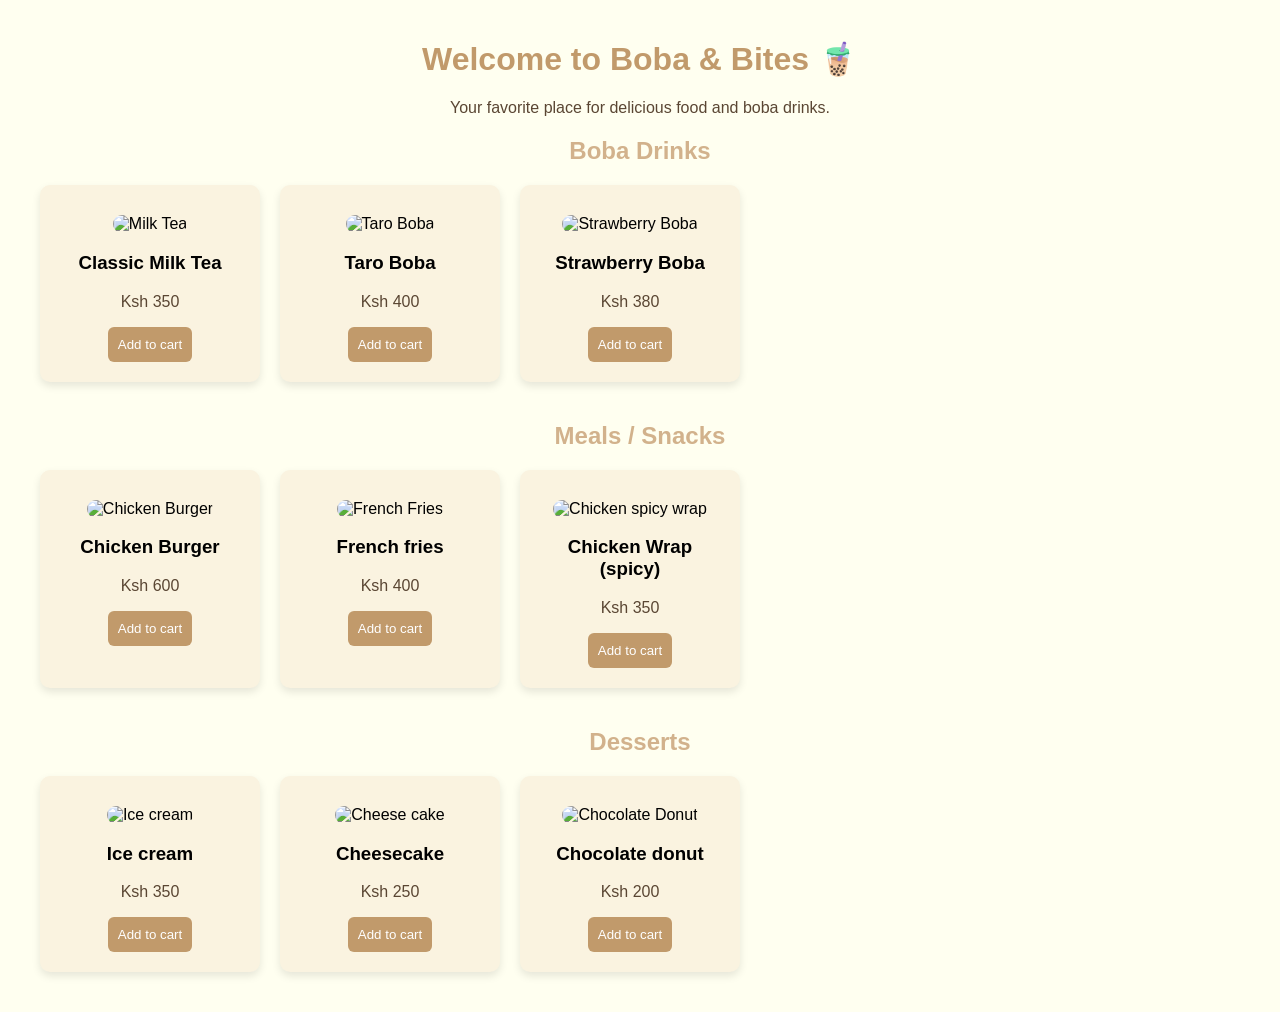
==== menu.html @ 4605cd76 "added homepage, carousel and styling updates" ====
<!DOCTYPE html>
<html>
<head>
    <title>Boba & Bites</title>
    <link rel="stylesheet" href="style.css">
</head>

<body>

<h1>Welcome to Boba & Bites 🧋</h1>
<p>Your favorite place for delicious food and boba drinks.</p>

<h2>Boba Drinks</h2>
<div class="products">
    <div class="card">
        <img src="https://images.unsplash.com/photo-1756132539966-8d65f7a9eed8?w=600&auto=format&fit=crop&q=60&ixlib=rb-4.1.0&ixid=M3wxMjA3fDB8MHxzZWFyY2h8MzB8fGJvYmF8ZW58MHx8MHx8fDA%3D" alt="Milk Tea">
        <h3>Classic Milk Tea</h3>
        <p>Ksh 350</p>
        <button>Add to cart</button>
    </div>

    <div class="card">
        <img src="https://images.unsplash.com/photo-1637273484093-3e205aed2c59?w=600&auto=format&fit=crop&q=60&ixlib=rb-4.1.0&ixid=M3wxMjA3fDB8MHxzZWFyY2h8NDB8fGJvYmF8ZW58MHx8MHx8fDA%3D" alt="Taro Boba">
        <h3>Taro Boba</h3>
        <p>Ksh 400</p>
        <button>Add to cart</button>
    </div>

    <div class="card">
        <img src="https://images.unsplash.com/photo-1647201201594-dff923210b3a?w=600&auto=format&fit=crop&q=60&ixlib=rb-4.1.0&ixid=M3wxMjA3fDB8MHxzZWFyY2h8OHx8Ym9iYXxlbnwwfHwwfHx8MA%3D%3D" alt="Strawberry Boba">
        <h3>Strawberry Boba</h3>
        <p>Ksh 380</p>
        <button>Add to cart</button>
    </div>

</div>

<h2>Meals / Snacks</h2>
<div class="products">
    <div class="card">
        <img src="https://plus.unsplash.com/premium_photo-1695758787947-0aff87c1f93a?w=600&auto=format&fit=crop&q=60&ixlib=rb-4.1.0&ixid=M3wxMjA3fDB8MHxzZWFyY2h8NXx8Y2hpY2tlbiUyMGJ1cmdlcnxlbnwwfHwwfHx8MA%3D%3D" alt="Chicken Burger">
        <h3>Chicken Burger</h3>
        <p>Ksh 600</p>
        <button>Add to cart</button>
    </div>

    <div class="card">
        <img src="https://images.unsplash.com/photo-1598679253544-2c97992403ea?w=600&auto=format&fit=crop&q=60&ixlib=rb-4.1.0&ixid=M3wxMjA3fDB8MHxzZWFyY2h8Nnx8ZnJlbmNoJTIwZnJpZXN8ZW58MHx8MHx8fDA%3D" alt="French Fries">
        <h3>French fries</h3>
        <p>Ksh 400</p>
        <button>Add to cart</button>
    </div>

    <div class="card">
        <img src="https://images.unsplash.com/photo-1671572579845-52270341950f?w=600&auto=format&fit=crop&q=60&ixlib=rb-4.1.0&ixid=M3wxMjA3fDB8MHxzZWFyY2h8NHx8Y2hpY2tlbiUyMHdyYXB8ZW58MHx8MHx8fDA%3D" alt="Chicken spicy wrap">
        <h3>Chicken Wrap (spicy)</h3>
        <p>Ksh 350</p>
        <button>Add to cart</button>
    </div>

</div>

<h2>Desserts</h2>
<div class="products">

    <div class="card">
        <img src="https://images.unsplash.com/photo-1501443762994-82bd5dace89a?w=600&auto=format&fit=crop&q=60&ixlib=rb-4.1.0&ixid=M3wxMjA3fDB8MHxzZWFyY2h8MTF8fGljZSUyMGNyZWFtfGVufDB8fDB8fHww" alt="Ice cream">
        <h3>Ice cream</h3>
        <p>Ksh 350</p>
        <button>Add to cart</button>
    </div>

    <div class="card">
        <img src="https://plus.unsplash.com/premium_photo-1726718421314-91dcf88ca873?w=600&auto=format&fit=crop&q=60&ixlib=rb-4.1.0&ixid=M3wxMjA3fDB8MHxzZWFyY2h8NXx8Y2hlZXNlJTIwY2FrZXxlbnwwfHwwfHx8MA%3D%3D" alt="Cheese cake">
        <h3>Cheesecake</h3>
        <p>Ksh 250</p>
        <button>Add to cart</button>
    </div>

    <div class="card">
        <img src="https://images.unsplash.com/photo-1694612804151-89ceeab9115c?w=600&auto=format&fit=crop&q=60&ixlib=rb-4.1.0&ixid=M3wxMjA3fDB8MHxzZWFyY2h8Nnx8Y2hvY29sYXRlJTIwZG9udXR8ZW58MHx8MHx8fDA%3D" alt="Chocolate Donut">
        <h3>Chocolate donut</h3>
        <p>Ksh 200</p>
        <button>Add to cart</button>
    </div>
</div>

</body>
</html>
---- style.css ----
body{
    background-color: #FFFFF0;
    font-family: Arial, sans-serif;
    margin: 40px;
    text-align: center;
}
h1{
    color: #C19a6b;
}
h2{
    color: #D2B28C;
}
p{
    color: #5a4633;
}
ul{
    background-color: #faf3e0;
    padding: 15px;
    border-radius: 8px;
    width: 300px;
}
.products{
    display: flex;
    gap: 20px;
    margin-bottom: 40px;

}

.card{
    background-color: #FAF3E0;
    padding: 20px;
    border-radius: 10px;
    width: 180px;
    text-align: center;
    cursor: pointer;
    box-shadow: 0 4px 8px rgba(0,0,0,0.1);
    transition: 0.3s;

}

button{
    background-color: #c19a6b;
    color: white;
    padding: 10px;
    border-radius: 6px;
    cursor: pointer;
    border: none;
}

.card img{
    width: 100%;
    height: 150px;
    object-fit: cover;
    border-radius: 10px;
    margin-top: 10px;
    
}
.card:hover{
    transform: scale(1.05);
    transition: 0.3s;
}
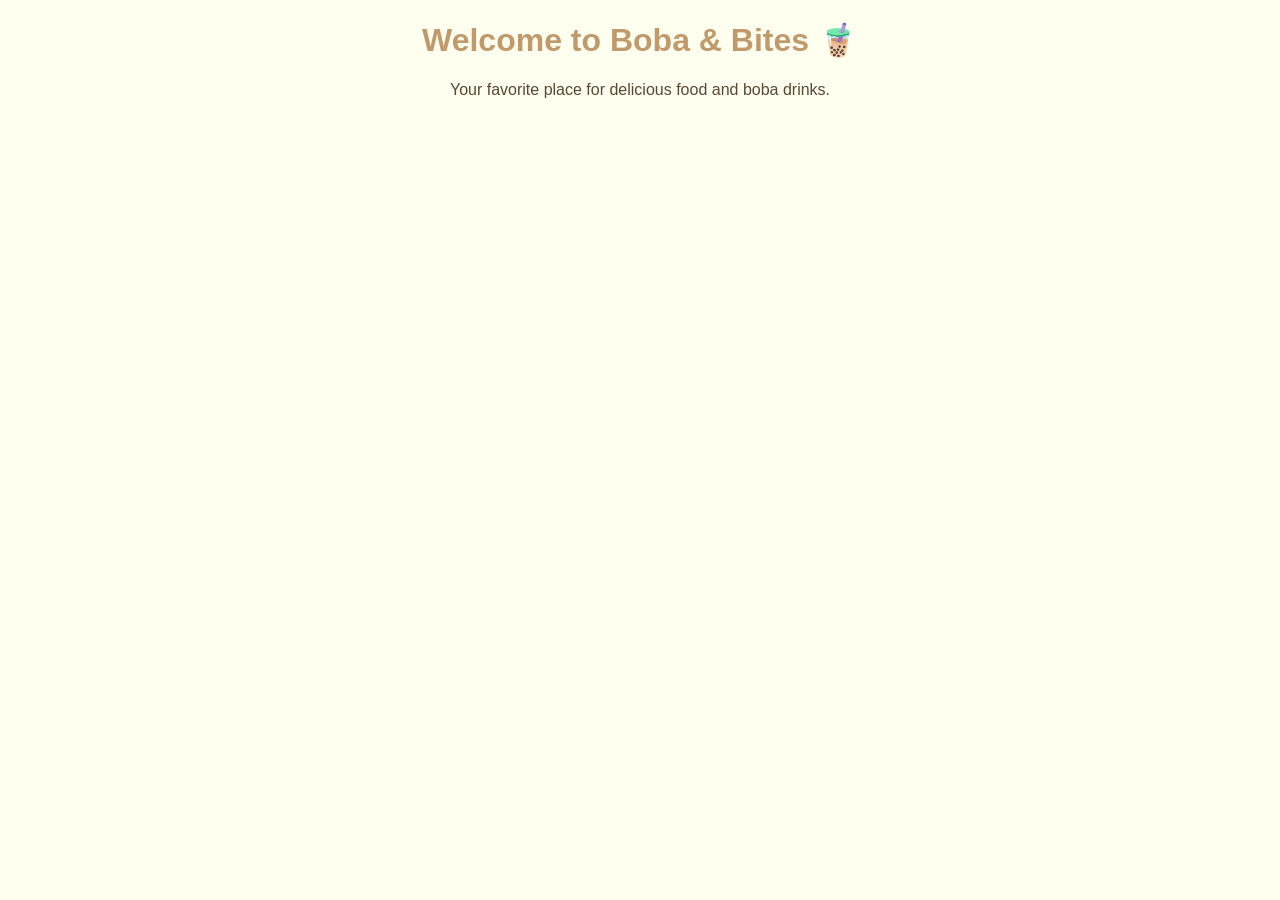
==== commit d1d6eaa6: "updated homepage styling and carousel" ====
--- a/menu.html
+++ b/menu.html
@@ -10,80 +10,7 @@
 <h1>Welcome to Boba & Bites 🧋</h1>
 <p>Your favorite place for delicious food and boba drinks.</p>
 
-<h2>Boba Drinks</h2>
-<div class="products">
-    <div class="card">
-        <img src="https://images.unsplash.com/photo-1756132539966-8d65f7a9eed8?w=600&auto=format&fit=crop&q=60&ixlib=rb-4.1.0&ixid=M3wxMjA3fDB8MHxzZWFyY2h8MzB8fGJvYmF8ZW58MHx8MHx8fDA%3D" alt="Milk Tea">
-        <h3>Classic Milk Tea</h3>
-        <p>Ksh 350</p>
-        <button>Add to cart</button>
-    </div>
 
-    <div class="card">
-        <img src="https://images.unsplash.com/photo-1637273484093-3e205aed2c59?w=600&auto=format&fit=crop&q=60&ixlib=rb-4.1.0&ixid=M3wxMjA3fDB8MHxzZWFyY2h8NDB8fGJvYmF8ZW58MHx8MHx8fDA%3D" alt="Taro Boba">
-        <h3>Taro Boba</h3>
-        <p>Ksh 400</p>
-        <button>Add to cart</button>
-    </div>
-
-    <div class="card">
-        <img src="https://images.unsplash.com/photo-1647201201594-dff923210b3a?w=600&auto=format&fit=crop&q=60&ixlib=rb-4.1.0&ixid=M3wxMjA3fDB8MHxzZWFyY2h8OHx8Ym9iYXxlbnwwfHwwfHx8MA%3D%3D" alt="Strawberry Boba">
-        <h3>Strawberry Boba</h3>
-        <p>Ksh 380</p>
-        <button>Add to cart</button>
-    </div>
-
-</div>
-
-<h2>Meals / Snacks</h2>
-<div class="products">
-    <div class="card">
-        <img src="https://plus.unsplash.com/premium_photo-1695758787947-0aff87c1f93a?w=600&auto=format&fit=crop&q=60&ixlib=rb-4.1.0&ixid=M3wxMjA3fDB8MHxzZWFyY2h8NXx8Y2hpY2tlbiUyMGJ1cmdlcnxlbnwwfHwwfHx8MA%3D%3D" alt="Chicken Burger">
-        <h3>Chicken Burger</h3>
-        <p>Ksh 600</p>
-        <button>Add to cart</button>
-    </div>
-
-    <div class="card">
-        <img src="https://images.unsplash.com/photo-1598679253544-2c97992403ea?w=600&auto=format&fit=crop&q=60&ixlib=rb-4.1.0&ixid=M3wxMjA3fDB8MHxzZWFyY2h8Nnx8ZnJlbmNoJTIwZnJpZXN8ZW58MHx8MHx8fDA%3D" alt="French Fries">
-        <h3>French fries</h3>
-        <p>Ksh 400</p>
-        <button>Add to cart</button>
-    </div>
-
-    <div class="card">
-        <img src="https://images.unsplash.com/photo-1671572579845-52270341950f?w=600&auto=format&fit=crop&q=60&ixlib=rb-4.1.0&ixid=M3wxMjA3fDB8MHxzZWFyY2h8NHx8Y2hpY2tlbiUyMHdyYXB8ZW58MHx8MHx8fDA%3D" alt="Chicken spicy wrap">
-        <h3>Chicken Wrap (spicy)</h3>
-        <p>Ksh 350</p>
-        <button>Add to cart</button>
-    </div>
-
-</div>
-
-<h2>Desserts</h2>
-<div class="products">
-
-    <div class="card">
-        <img src="https://images.unsplash.com/photo-1501443762994-82bd5dace89a?w=600&auto=format&fit=crop&q=60&ixlib=rb-4.1.0&ixid=M3wxMjA3fDB8MHxzZWFyY2h8MTF8fGljZSUyMGNyZWFtfGVufDB8fDB8fHww" alt="Ice cream">
-        <h3>Ice cream</h3>
-        <p>Ksh 350</p>
-        <button>Add to cart</button>
-    </div>
-
-    <div class="card">
-        <img src="https://plus.unsplash.com/premium_photo-1726718421314-91dcf88ca873?w=600&auto=format&fit=crop&q=60&ixlib=rb-4.1.0&ixid=M3wxMjA3fDB8MHxzZWFyY2h8NXx8Y2hlZXNlJTIwY2FrZXxlbnwwfHwwfHx8MA%3D%3D" alt="Cheese cake">
-        <h3>Cheesecake</h3>
-        <p>Ksh 250</p>
-        <button>Add to cart</button>
-    </div>
-
-    <div class="card">
-        <img src="https://images.unsplash.com/photo-1694612804151-89ceeab9115c?w=600&auto=format&fit=crop&q=60&ixlib=rb-4.1.0&ixid=M3wxMjA3fDB8MHxzZWFyY2h8Nnx8Y2hvY29sYXRlJTIwZG9udXR8ZW58MHx8MHx8fDA%3D" alt="Chocolate Donut">
-        <h3>Chocolate donut</h3>
-        <p>Ksh 200</p>
-        <button>Add to cart</button>
-    </div>
-</div>
 
 </body>
 </html>
--- a/style.css
+++ b/style.css
@@ -1,8 +1,10 @@
 body{
     background-color: #FFFFF0;
     font-family: Arial, sans-serif;
-    margin: 40px;
+    margin: 0;
+    padding: 0;
     text-align: center;
+    color: #5a4633;
 }
 h1{
     color: #C19a6b;
@@ -23,7 +25,9 @@
     display: flex;
     gap: 20px;
     margin-bottom: 40px;
-
+    justify-content: center;
+    flex-wrap: wrap;
+    
 }
 
 .card{
@@ -58,4 +62,99 @@
 .card:hover{
     transform: scale(1.05);
     transition: 0.3s;
-}+}
+
+.navbar{
+    display: flex;
+    justify-content: space-between;
+    align-items: center;
+    background-color: #c19a6b;
+    padding: 15px 30px;
+    color: white;
+    position: sticky;
+    top: 0;
+    z-index: 1000;
+}
+
+.logo{
+    font-size: 22px;
+    font-weight: bold;
+
+}
+
+.nav-links a{
+    text-decoration: none;
+    color: white;
+    margin: 0 15px;
+    font-weight: bold;
+}
+
+.hero{
+    text-align: center;
+    padding: 50px 20px 30px;
+}
+
+.hero h1{
+    font-size: 42px;
+    color: #C19a6b;
+    margin-bottom: 10px;
+
+}
+
+.hero p{
+    font-size: 18px;
+    color: #7a5c3e;
+
+}
+
+.carousel{
+    overflow: hidden;
+    width: 100%;
+    padding: 30px 0 50px;
+
+}
+
+.carousel-item{
+    flex: 0 0 220px;
+    transition: transform 0.3s ease;
+}
+
+.carousel-item img{
+    width: 100%;
+    height: 220px;
+    object-fit: cover;
+    border-radius: 20px;
+    box-shadow: 0 4px 10px rgba(0,0,0,0.15);
+}
+
+.carousel-item:nth-child(1),
+.carousel-item:nth-child(5) {
+    transform: scale(0.85);
+}
+
+.carousel-item:nth-child(2),
+.carousel-item:nth-child(4) {
+    transform: scale(1);
+}
+
+.carousel-item:nth-child(3) {
+    transform: scale(1.2);
+}
+
+.carousel-track{
+    display: flex;
+    align-items: center;
+    gap: 20px;
+    width: max-content;
+    animation: scrollLeft 15s linear infinite;
+}
+
+@keyframes scrollLeft{
+    0%{
+        transform: translateX(0);
+    }
+    100%{
+        transform: translateX(-50%);
+    }
+}
+
